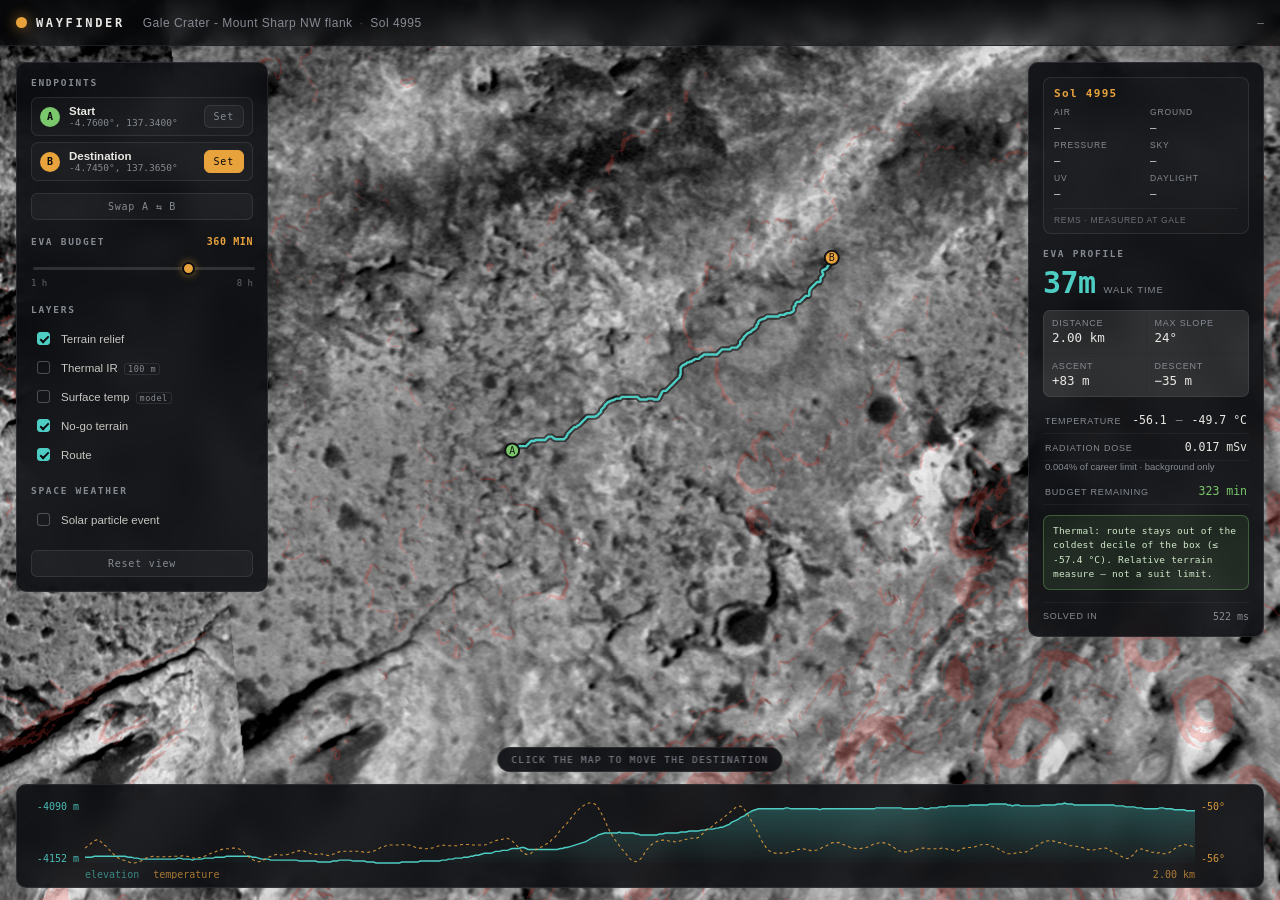
==== web/index.html @ aa125b13 "Add traverse console with A* routing over the cost grid Canvas renderer, draggable endpoints, weight" ====
<!doctype html>
<html lang="en">
<head>
<meta charset="utf-8">
<meta name="viewport" content="width=device-width,initial-scale=1">
<title>Wayfinder — Gale Crater EVA planner</title>
<link rel="stylesheet" href="css/app.css">
</head>
<body>

<canvas id="map"></canvas>

<header class="topbar">
  <div class="brand"><span class="mark"></span>WAYFINDER</div>
  <div class="loc"><span id="site">Gale Crater</span><span class="sep">·</span><span id="sol">Sol 4995</span></div>
  <div class="coords" id="coords">—</div>
</header>

<aside class="panel left">
  <section>
    <h2>Endpoints</h2>
    <div class="ep" data-ep="a">
      <span class="dot a">A</span>
      <div class="ep-txt"><b>Start</b><small id="a-lonlat">—</small></div>
      <button id="set-a" class="mini">Set</button>
    </div>
    <div class="ep" data-ep="b">
      <span class="dot b">B</span>
      <div class="ep-txt"><b>Destination</b><small id="b-lonlat">—</small></div>
      <button id="set-b" class="mini">Set</button>
    </div>
    <button id="swap" class="wide">Swap A &#8646; B</button>
  </section>

  <section>
    <h2>EVA budget <span class="val" id="budget-val">360 min</span></h2>
    <input id="budget" type="range" min="60" max="480" step="15" value="360">
    <div class="scale"><span>1 h</span><span>8 h</span></div>
  </section>

  <section>
    <h2>Layers</h2>
    <label class="chk"><input type="checkbox" id="lyr-terrain" checked><span>Terrain relief</span></label>
    <label class="chk"><input type="checkbox" id="lyr-thermal"><span>Thermal IR <em>100 m</em></span></label>
    <label class="chk"><input type="checkbox" id="lyr-temp"><span>Surface temp <em>model</em></span></label>
    <label class="chk"><input type="checkbox" id="lyr-hazard" checked><span>No-go terrain</span></label>
    <label class="chk"><input type="checkbox" id="lyr-route" checked><span>Route</span></label>
  </section>

  <section>
    <h2>Space weather</h2>
    <label class="chk"><input type="checkbox" id="sep"><span>Solar particle event</span></label>
  </section>

  <button id="fit" class="wide">Reset view</button>
</aside>

<aside class="panel right">

  <div class="sol">
    <div class="sol-head"><b id="sol-num">Sol 4995</b><span id="sol-date"></span></div>
    <div class="sol-grid">
      <div><small>air</small><b id="wx-air">—</b></div>
      <div><small>ground</small><b id="wx-ground">—</b></div>
      <div><small>pressure</small><b id="wx-press">—</b></div>
      <div><small>sky</small><b id="wx-sky">—</b></div>
      <div><small>uv</small><b id="wx-uv">—</b></div>
      <div><small>daylight</small><b id="wx-day">—</b></div>
    </div>
    <div class="sol-src">REMS · measured at Gale</div>
  </div>

  <h2>EVA profile</h2>

  <div class="big"><span id="time">—</span><small>walk time</small></div>

  <div class="grid">
    <div class="cell"><small>distance</small><b id="dist">—</b></div>
    <div class="cell"><small>max slope</small><b id="slope">—</b></div>
    <div class="cell"><small>ascent</small><b id="asc">—</b></div>
    <div class="cell"><small>descent</small><b id="desc">—</b></div>
  </div>

  <div class="row"><small>temperature</small><b><span id="tmin">—</span> <span class="arrow">–</span> <span id="tmax">—</span></b></div>
  <div class="row"><small>radiation dose</small><b id="dose">—</b></div>
  <div class="row sub"><small id="dosepct">—</small></div>
  <div class="row"><small>budget remaining</small><b id="budgetleft">—</b></div>

  <div id="pnr" class="alert" hidden></div>
  <div id="thermaladv" class="alert cold" hidden></div>
  <div id="warn" class="alert bad" hidden></div>

  <div class="foot"><small>solved in</small><b id="solve">—</b></div>
</aside>

<div id="tleg" class="legend" hidden>
  <span class="lbl">surface temp</span>
  <span class="bar"></span>
  <span class="rng" id="tleg-rng">—</span>
</div>

<div id="thleg" class="legend lower" hidden>
  <span class="lbl">themis IR</span>
  <span class="bar ir"></span>
  <span class="rng">cool → warm · 100 m/px</span>
</div>

<div id="hint" class="hint"></div>

<footer class="profile-wrap">
  <canvas id="profile"></canvas>
</footer>

<script type="module" src="js/app.js"></script>
</body>
</html>
---- web/css/app.css ----
:root {
  --bg: #08090b;
  --panel: rgba(11, 13, 17, 0.88);
  --line: rgba(255, 255, 255, 0.09);
  --text: #e9e7e3;
  --dim: #868b93;
  --amber: #e8a33d;
  --cyan: #4ecdc4;
  --green: #7bc86c;
  --red: #e2574c;
  --mono: ui-monospace, "SF Mono", "Cascadia Mono", Menlo, Consolas, monospace;
  --sans: -apple-system, BlinkMacSystemFont, "Segoe UI", Inter, Roboto, sans-serif;
}

* { box-sizing: border-box; }

html, body {
  margin: 0;
  height: 100%;
  overflow: hidden;
  background: var(--bg);
  color: var(--text);
  font-family: var(--sans);
  -webkit-font-smoothing: antialiased;
}

#map {
  position: fixed;
  inset: 0;
  width: 100%;
  height: 100%;
  display: block;
  cursor: crosshair;
  touch-action: none;
}

/* ---------------------------------------------------------------- topbar */

.topbar {
  position: fixed;
  top: 0; left: 0; right: 0;
  height: 46px;
  display: flex;
  align-items: center;
  gap: 18px;
  padding: 0 16px;
  background: linear-gradient(to bottom, rgba(8, 9, 11, 0.94), rgba(8, 9, 11, 0.62));
  border-bottom: 1px solid var(--line);
  backdrop-filter: blur(8px);
  z-index: 20;
}

.brand {
  display: flex;
  align-items: center;
  gap: 9px;
  font-family: var(--mono);
  font-size: 12px;
  letter-spacing: 0.22em;
  font-weight: 600;
}

.mark {
  width: 11px; height: 11px;
  border-radius: 50%;
  background: var(--amber);
  box-shadow: 0 0 14px rgba(232, 163, 61, 0.75);
}

.loc {
  font-size: 12px;
  color: var(--dim);
  letter-spacing: 0.04em;
}
.loc .sep { margin: 0 7px; opacity: 0.5; }

.coords {
  margin-left: auto;
  font-family: var(--mono);
  font-size: 11px;
  color: var(--dim);
  letter-spacing: 0.02em;
  white-space: nowrap;
}

/* ---------------------------------------------------------------- panels */

.panel {
  position: fixed;
  top: 62px;
  width: 252px;
  max-height: calc(100vh - 210px);
  overflow-y: auto;
  padding: 14px;
  background: var(--panel);
  border: 1px solid var(--line);
  border-radius: 10px;
  backdrop-filter: blur(12px);
  z-index: 15;
  scrollbar-width: thin;
}

.panel.left  { left: 16px; }
.panel.right { right: 16px; width: 236px; }

.panel section { margin-bottom: 16px; }
.panel section:last-of-type { margin-bottom: 10px; }

h2 {
  margin: 0 0 9px;
  font-family: var(--mono);
  font-size: 9.5px;
  font-weight: 600;
  letter-spacing: 0.18em;
  text-transform: uppercase;
  color: var(--dim);
  display: flex;
  justify-content: space-between;
  align-items: center;
}

h2 .val {
  font-size: 10px;
  color: var(--amber);
  letter-spacing: 0.06em;
}

/* ---------------------------------------------------------------- endpoints */

.ep {
  display: flex;
  align-items: center;
  gap: 9px;
  padding: 7px 8px;
  margin-bottom: 6px;
  background: rgba(255, 255, 255, 0.025);
  border: 1px solid var(--line);
  border-radius: 7px;
}

.dot {
  width: 20px; height: 20px;
  border-radius: 50%;
  display: grid;
  place-items: center;
  font-family: var(--mono);
  font-size: 10px;
  font-weight: 700;
  color: #08090b;
  flex: none;
}
.dot.a { background: var(--green); }
.dot.b { background: var(--amber); }

.ep-txt { min-width: 0; flex: 1; }
.ep-txt b { display: block; font-size: 11.5px; font-weight: 600; }
.ep-txt small {
  display: block;
  font-family: var(--mono);
  font-size: 9.5px;
  color: var(--dim);
  white-space: nowrap;
  overflow: hidden;
  text-overflow: ellipsis;
}

button {
  font-family: var(--mono);
  font-size: 10px;
  letter-spacing: 0.08em;
  color: var(--dim);
  background: rgba(255, 255, 255, 0.04);
  border: 1px solid var(--line);
  border-radius: 6px;
  padding: 5px 9px;
  cursor: pointer;
  transition: 0.14s;
}
button:hover { color: var(--text); border-color: rgba(255, 255, 255, 0.22); }
button.mini { flex: none; }
button.mini.on {
  color: #08090b;
  background: var(--amber);
  border-color: var(--amber);
}
button.wide { width: 100%; margin-top: 6px; padding: 7px; }

/* ---------------------------------------------------------------- range */

input[type="range"] {
  -webkit-appearance: none;
  appearance: none;
  width: 100%;
  height: 3px;
  background: rgba(255, 255, 255, 0.13);
  border-radius: 2px;
  outline: none;
}
input[type="range"]::-webkit-slider-thumb {
  -webkit-appearance: none;
  width: 13px; height: 13px;
  border-radius: 50%;
  background: var(--amber);
  border: 2px solid #0b0d11;
  box-shadow: 0 0 8px rgba(232, 163, 61, 0.6);
  cursor: pointer;
}
input[type="range"]::-moz-range-thumb {
  width: 11px; height: 11px;
  border-radius: 50%;
  background: var(--amber);
  border: 2px solid #0b0d11;
  cursor: pointer;
}

.scale {
  display: flex;
  justify-content: space-between;
  margin-top: 4px;
  font-family: var(--mono);
  font-size: 9px;
  color: rgba(134, 139, 147, 0.7);
}

/* ---------------------------------------------------------------- layers */

.chk {
  display: flex;
  align-items: center;
  gap: 8px;
  padding: 5px 2px;
  font-size: 11.5px;
  cursor: pointer;
  color: #c8c6c2;
}
.chk input {
  appearance: none;
  width: 13px; height: 13px;
  border: 1px solid rgba(255, 255, 255, 0.25);
  border-radius: 3px;
  background: transparent;
  cursor: pointer;
  flex: none;
  position: relative;
}
.chk input:checked {
  background: var(--cyan);
  border-color: var(--cyan);
}
.chk input:checked::after {
  content: "";
  position: absolute;
  left: 3.5px; top: 0.5px;
  width: 3px; height: 7px;
  border: solid #08090b;
  border-width: 0 2px 2px 0;
  transform: rotate(45deg);
}

/* ---------------------------------------------------------------- results */

.big {
  display: flex;
  align-items: baseline;
  gap: 8px;
  margin: 2px 0 12px;
}
.big span {
  font-family: var(--mono);
  font-size: 30px;
  font-weight: 600;
  letter-spacing: -0.02em;
  line-height: 1;
  color: var(--cyan);
}
.big small {
  font-size: 9.5px;
  letter-spacing: 0.1em;
  text-transform: uppercase;
  color: var(--dim);
}

.grid {
  display: grid;
  grid-template-columns: 1fr 1fr;
  gap: 1px;
  background: var(--line);
  border: 1px solid var(--line);
  border-radius: 7px;
  overflow: hidden;
  margin-bottom: 10px;
}
.cell {
  background: rgba(255, 255, 255, 0.018);
  padding: 7px 8px;
}
.cell small, .row small {
  display: block;
  font-size: 9px;
  letter-spacing: 0.09em;
  text-transform: uppercase;
  color: var(--dim);
}
.cell b {
  font-family: var(--mono);
  font-size: 12.5px;
  font-weight: 500;
  color: var(--text);
}

.row {
  display: flex;
  justify-content: space-between;
  align-items: baseline;
  gap: 8px;
  padding: 6px 2px;
  border-bottom: 1px solid rgba(255, 255, 255, 0.05);
}
.row b {
  font-family: var(--mono);
  font-size: 11.5px;
  font-weight: 500;
  white-space: nowrap;
}
.row.sub {
  padding-top: 0;
  border-bottom: none;
}
.row.sub small { text-transform: none; letter-spacing: 0; font-size: 9.5px; }
.arrow { color: var(--dim); margin: 0 2px; }

.alert {
  margin-top: 10px;
  padding: 8px 9px;
  border-radius: 7px;
  font-family: var(--mono);
  font-size: 9.5px;
  line-height: 1.5;
  letter-spacing: 0.02em;
  color: #ffd8d3;
  background: rgba(226, 87, 76, 0.12);
  border: 1px solid rgba(226, 87, 76, 0.45);
}
.alert.bad { color: #ffc9c2; }

.foot {
  display: flex;
  justify-content: space-between;
  margin-top: 12px;
  padding-top: 8px;
  border-top: 1px solid rgba(255, 255, 255, 0.05);
}
.foot small {
  font-size: 9px;
  letter-spacing: 0.09em;
  text-transform: uppercase;
  color: var(--dim);
}
.foot b { font-family: var(--mono); font-size: 10px; color: var(--dim); font-weight: 400; }

/* ---------------------------------------------------------------- hint + profile */

.hint {
  position: fixed;
  bottom: 128px;
  left: 50%;
  transform: translateX(-50%);
  padding: 6px 13px;
  border-radius: 20px;
  background: rgba(11, 13, 17, 0.9);
  border: 1px solid var(--line);
  font-family: var(--mono);
  font-size: 9.5px;
  letter-spacing: 0.13em;
  text-transform: uppercase;
  color: var(--dim);
  pointer-events: none;
  z-index: 14;
  backdrop-filter: blur(6px);
}

.profile-wrap {
  position: fixed;
  left: 16px; right: 16px; bottom: 12px;
  height: 104px;
  padding: 8px 10px;
  background: var(--panel);
  border: 1px solid var(--line);
  border-radius: 10px;
  backdrop-filter: blur(12px);
  z-index: 15;
}

#profile { width: 100%; height: 100%; display: block; }

/* ---------------------------------------------------------------- legend */

.legend {
  position: fixed;
  left: 16px;
  bottom: 128px;
  display: flex;
  align-items: center;
  gap: 9px;
  padding: 7px 11px;
  background: rgba(11, 13, 17, 0.9);
  border: 1px solid var(--line);
  border-radius: 8px;
  backdrop-filter: blur(8px);
  z-index: 14;
}
.legend .lbl {
  font-family: var(--mono);
  font-size: 9px;
  letter-spacing: 0.13em;
  text-transform: uppercase;
  color: var(--dim);
}
.legend .bar {
  width: 96px;
  height: 7px;
  border-radius: 4px;
  background: linear-gradient(to right, #263e7a, #3a769e, #7aa894, #d0c27a, #d08656, #a6423a);
}
.legend .rng {
  font-family: var(--mono);
  font-size: 9.5px;
  color: #c8c6c2;
  white-space: nowrap;
}

/* author display rules must not defeat the hidden attribute */
[hidden] { display: none !important; }

/* ---------------------------------------------------------------- sol card */

.sol {
  margin-bottom: 14px;
  padding: 9px 10px 8px;
  background: rgba(255, 255, 255, 0.025);
  border: 1px solid var(--line);
  border-radius: 8px;
}
.sol-head {
  display: flex;
  justify-content: space-between;
  align-items: baseline;
  margin-bottom: 7px;
}
.sol-head b {
  font-family: var(--mono);
  font-size: 11px;
  letter-spacing: 0.12em;
  color: var(--amber);
}
.sol-head span {
  font-family: var(--mono);
  font-size: 9px;
  color: var(--dim);
}
.sol-grid {
  display: grid;
  grid-template-columns: 1fr 1fr;
  gap: 5px 8px;
}
.sol-grid small {
  display: block;
  font-size: 8.5px;
  letter-spacing: 0.1em;
  text-transform: uppercase;
  color: var(--dim);
}
.sol-grid b {
  font-family: var(--mono);
  font-size: 10.5px;
  font-weight: 500;
}
.sol-src {
  margin-top: 7px;
  padding-top: 6px;
  border-top: 1px solid rgba(255, 255, 255, 0.05);
  font-size: 8.5px;
  letter-spacing: 0.08em;
  text-transform: uppercase;
  color: rgba(134, 139, 147, 0.75);
}

.chk em {
  font-style: normal;
  font-family: var(--mono);
  font-size: 8.5px;
  letter-spacing: 0.06em;
  color: var(--dim);
  border: 1px solid var(--line);
  border-radius: 3px;
  padding: 0 3px;
  margin-left: 3px;
}

.alert.cold {
  color: #ffe0b4;
  background: rgba(232, 163, 61, 0.1);
  border-color: rgba(232, 163, 61, 0.42);
}

.legend.lower { bottom: 168px; }
.legend .bar.ir {
  background: linear-gradient(to right, #1a1e2e, #3a3e60, #785c60, #bc8454, #ecbe78, #fcf4e2);
}

.alert.clear {
  color: #cfe8c8;
  background: rgba(123, 200, 108, 0.1);
  border-color: rgba(123, 200, 108, 0.34);
}
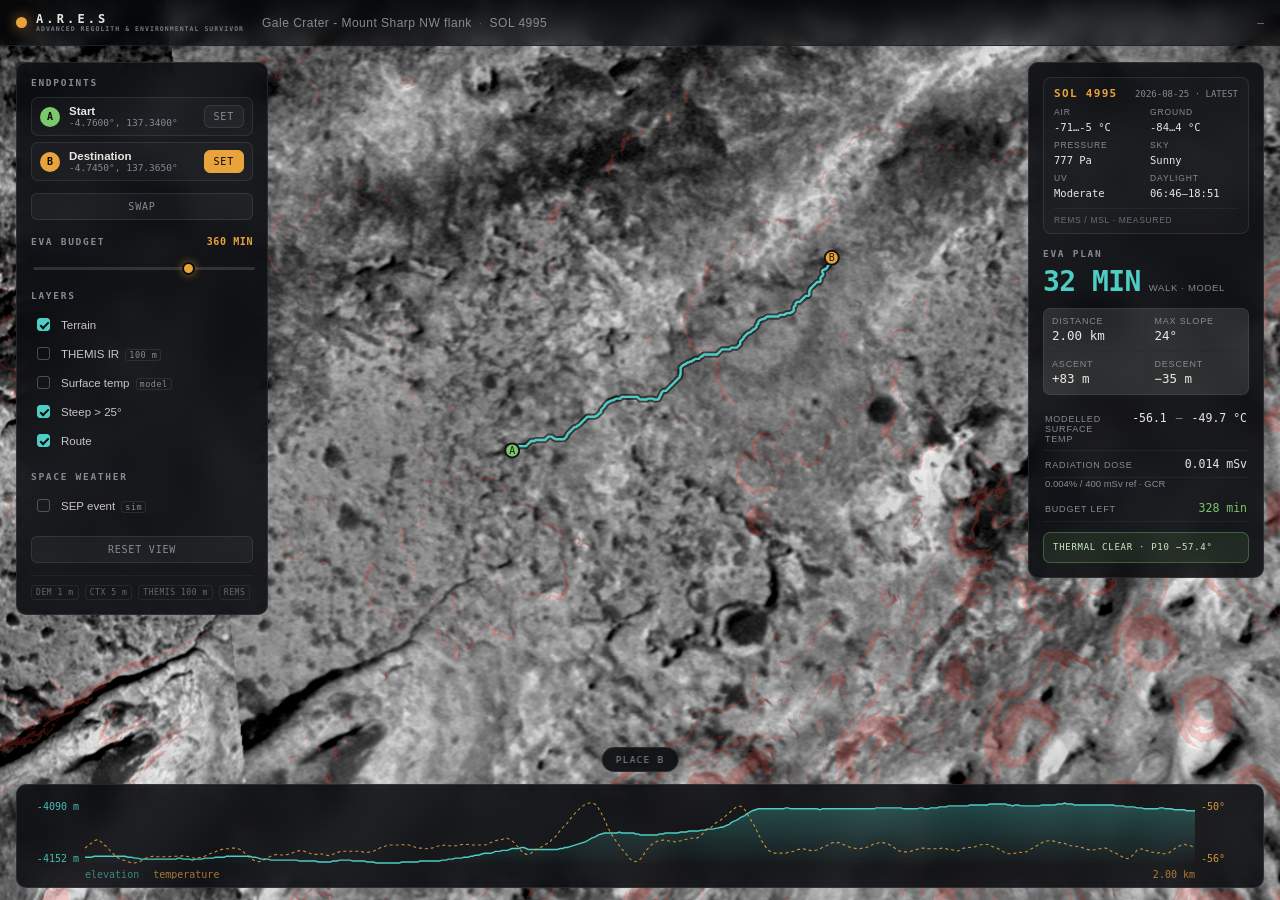
==== commit f6c9b740: "Rename to A.R.E.S, correct metric labelling, record provenance Rename and console register. Every de" ====
--- a/web/index.html
+++ b/web/index.html
@@ -3,7 +3,8 @@
 <head>
 <meta charset="utf-8">
 <meta name="viewport" content="width=device-width,initial-scale=1">
-<title>Wayfinder — Gale Crater EVA planner</title>
+<title>A.R.E.S — Gale Crater traverse planning</title>
+<meta name="description" content="A.R.E.S — Advanced Regolith &amp; Environmental Survivor. EVA traverse planning for the first astronauts on Mars.">
 <link rel="stylesheet" href="css/app.css">
 </head>
 <body>
@@ -11,8 +12,14 @@
 <canvas id="map"></canvas>
 
 <header class="topbar">
-  <div class="brand"><span class="mark"></span>WAYFINDER</div>
-  <div class="loc"><span id="site">Gale Crater</span><span class="sep">·</span><span id="sol">Sol 4995</span></div>
+  <div class="brand">
+    <span class="mark"></span>
+    <span class="brand-text">
+      <b>A.R.E.S</b>
+      <em>ADVANCED REGOLITH &amp; ENVIRONMENTAL SURVIVOR</em>
+    </span>
+  </div>
+  <div class="loc"><span id="site">Gale Crater</span><span class="sep">·</span><span id="sol">SOL 4995</span></div>
   <div class="coords" id="coords">—</div>
 </header>
 
@@ -22,43 +29,46 @@
     <div class="ep" data-ep="a">
       <span class="dot a">A</span>
       <div class="ep-txt"><b>Start</b><small id="a-lonlat">—</small></div>
-      <button id="set-a" class="mini">Set</button>
+      <button id="set-a" class="mini">SET</button>
     </div>
     <div class="ep" data-ep="b">
       <span class="dot b">B</span>
       <div class="ep-txt"><b>Destination</b><small id="b-lonlat">—</small></div>
-      <button id="set-b" class="mini">Set</button>
+      <button id="set-b" class="mini">SET</button>
     </div>
-    <button id="swap" class="wide">Swap A &#8646; B</button>
+    <button id="swap" class="wide">SWAP</button>
   </section>
 
   <section>
     <h2>EVA budget <span class="val" id="budget-val">360 min</span></h2>
     <input id="budget" type="range" min="60" max="480" step="15" value="360">
-    <div class="scale"><span>1 h</span><span>8 h</span></div>
   </section>
 
   <section>
     <h2>Layers</h2>
-    <label class="chk"><input type="checkbox" id="lyr-terrain" checked><span>Terrain relief</span></label>
-    <label class="chk"><input type="checkbox" id="lyr-thermal"><span>Thermal IR <em>100 m</em></span></label>
+    <label class="chk"><input type="checkbox" id="lyr-terrain" checked><span>Terrain</span></label>
+    <label class="chk"><input type="checkbox" id="lyr-thermal"><span>THEMIS IR <em>100 m</em></span></label>
     <label class="chk"><input type="checkbox" id="lyr-temp"><span>Surface temp <em>model</em></span></label>
-    <label class="chk"><input type="checkbox" id="lyr-hazard" checked><span>No-go terrain</span></label>
+    <label class="chk"><input type="checkbox" id="lyr-hazard" checked><span>Steep &gt; 25°</span></label>
     <label class="chk"><input type="checkbox" id="lyr-route" checked><span>Route</span></label>
   </section>
 
   <section>
     <h2>Space weather</h2>
-    <label class="chk"><input type="checkbox" id="sep"><span>Solar particle event</span></label>
+    <label class="chk"><input type="checkbox" id="sep"><span>SEP event <em>sim</em></span></label>
   </section>
 
-  <button id="fit" class="wide">Reset view</button>
+  <button id="fit" class="wide">RESET VIEW</button>
+
+  <div class="sources">
+    <span>DEM 1 m</span><span>CTX 5 m</span><span>THEMIS 100 m</span><span>REMS</span>
+  </div>
 </aside>
 
 <aside class="panel right">
 
   <div class="sol">
-    <div class="sol-head"><b id="sol-num">Sol 4995</b><span id="sol-date"></span></div>
+    <div class="sol-head"><b id="sol-num">SOL 4995</b><span id="sol-date"></span></div>
     <div class="sol-grid">
       <div><small>air</small><b id="wx-air">—</b></div>
       <div><small>ground</small><b id="wx-ground">—</b></div>
@@ -67,12 +77,12 @@
       <div><small>uv</small><b id="wx-uv">—</b></div>
       <div><small>daylight</small><b id="wx-day">—</b></div>
     </div>
-    <div class="sol-src">REMS · measured at Gale</div>
+    <div class="sol-src">REMS / MSL · MEASURED</div>
   </div>
 
-  <h2>EVA profile</h2>
+  <h2>EVA plan</h2>
 
-  <div class="big"><span id="time">—</span><small>walk time</small></div>
+  <div class="big"><span id="time">—</span><small>walk · model</small></div>
 
   <div class="grid">
     <div class="cell"><small>distance</small><b id="dist">—</b></div>
@@ -81,31 +91,29 @@
     <div class="cell"><small>descent</small><b id="desc">—</b></div>
   </div>
 
-  <div class="row"><small>temperature</small><b><span id="tmin">—</span> <span class="arrow">–</span> <span id="tmax">—</span></b></div>
+  <div class="row"><small>modelled surface temp</small><b><span id="tmin">—</span> <span class="arrow">–</span> <span id="tmax">—</span></b></div>
   <div class="row"><small>radiation dose</small><b id="dose">—</b></div>
   <div class="row sub"><small id="dosepct">—</small></div>
-  <div class="row"><small>budget remaining</small><b id="budgetleft">—</b></div>
+  <div class="row"><small>budget left</small><b id="budgetleft">—</b></div>
 
   <div id="pnr" class="alert" hidden></div>
   <div id="thermaladv" class="alert cold" hidden></div>
   <div id="warn" class="alert bad" hidden></div>
-
-  <div class="foot"><small>solved in</small><b id="solve">—</b></div>
 </aside>
 
 <div id="tleg" class="legend" hidden>
-  <span class="lbl">surface temp</span>
+  <span class="lbl">modelled surface temp</span>
   <span class="bar"></span>
   <span class="rng" id="tleg-rng">—</span>
 </div>
 
 <div id="thleg" class="legend lower" hidden>
-  <span class="lbl">themis IR</span>
+  <span class="lbl">THEMIS IR</span>
   <span class="bar ir"></span>
-  <span class="rng">cool → warm · 100 m/px</span>
+  <span class="rng">100 m · relative</span>
 </div>
 
-<div id="hint" class="hint"></div>
+<div id="hint" class="hint">PLACE B</div>
 
 <footer class="profile-wrap">
   <canvas id="profile"></canvas>
--- a/web/css/app.css
+++ b/web/css/app.css
@@ -513,3 +513,55 @@
   background: rgba(123, 200, 108, 0.1);
   border-color: rgba(123, 200, 108, 0.34);
 }
+
+/* ---------------------------------------------------------------- A.R.E.S */
+
+.brand-text { display: flex; flex-direction: column; gap: 1px; }
+.brand-text b {
+  font-family: var(--mono);
+  font-size: 12px;
+  letter-spacing: 0.26em;
+  font-weight: 600;
+  line-height: 1;
+}
+.brand-text em {
+  font-style: normal;
+  font-family: var(--mono);
+  font-size: 6.5px;
+  letter-spacing: 0.16em;
+  color: rgba(134, 139, 147, 0.85);
+  line-height: 1;
+  white-space: nowrap;
+}
+
+.sources {
+  display: flex;
+  flex-wrap: wrap;
+  gap: 4px 6px;
+  margin-top: 12px;
+  padding-top: 9px;
+  border-top: 1px solid rgba(255, 255, 255, 0.05);
+}
+.sources span {
+  font-family: var(--mono);
+  font-size: 8px;
+  letter-spacing: 0.07em;
+  color: rgba(134, 139, 147, 0.7);
+  border: 1px solid rgba(255, 255, 255, 0.07);
+  border-radius: 3px;
+  padding: 2px 4px;
+  white-space: nowrap;
+}
+
+/* tighter, console-style alerts */
+.alert {
+  font-size: 9px;
+  letter-spacing: 0.08em;
+  text-transform: uppercase;
+  line-height: 1.45;
+}
+
+/* keep the headline readout on one line */
+.big { flex-wrap: nowrap; }
+.big span { font-size: 28px; white-space: nowrap; }
+.big small { white-space: nowrap; letter-spacing: 0.07em; }
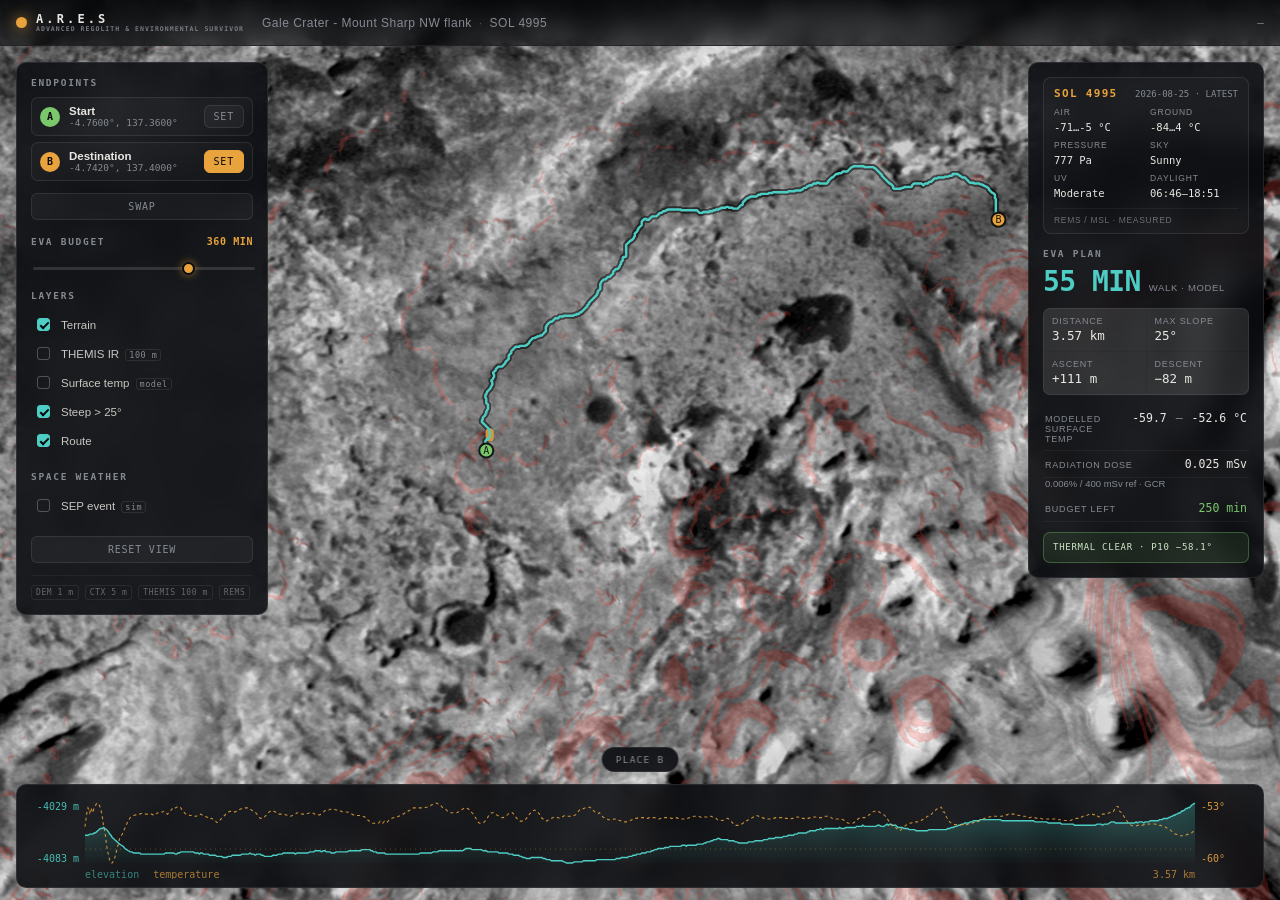
==== commit 1ca67e5b: "Fix the budget readout and add a solar event shelter advisory Budget left paid for the outbound leg " ====
--- a/web/index.html
+++ b/web/index.html
@@ -4,7 +4,7 @@
 <meta charset="utf-8">
 <meta name="viewport" content="width=device-width,initial-scale=1">
 <title>A.R.E.S — Gale Crater traverse planning</title>
-<meta name="description" content="A.R.E.S — Advanced Regolith &amp; Environmental Survivor. EVA traverse planning for the first astronauts on Mars.">
+<meta name="description" content="A.R.E.S — Advanced Regolith &amp; Environmental Survivor. EVA traverse planning for human surface exploration on Mars.">
 <link rel="stylesheet" href="css/app.css">
 </head>
 <body>
@@ -22,6 +22,11 @@
   <div class="loc"><span id="site">Gale Crater</span><span class="sep">·</span><span id="sol">SOL 4995</span></div>
   <div class="coords" id="coords">—</div>
 </header>
+
+<div id="masterwarn" class="masterwarn" hidden>
+  <span class="mw-dot"></span>
+  <span id="masterwarn-text">SEP EVENT &middot; SEEK SHELTER</span>
+</div>
 
 <aside class="panel left">
   <section>
--- a/web/css/app.css
+++ b/web/css/app.css
@@ -565,3 +565,40 @@
 .big { flex-wrap: nowrap; }
 .big span { font-size: 28px; white-space: nowrap; }
 .big small { white-space: nowrap; letter-spacing: 0.07em; }
+
+/* ---------------------------------------------------------------- master caution */
+
+.masterwarn {
+  position: fixed;
+  top: 46px;
+  left: 0;
+  right: 0;
+  height: 30px;
+  display: flex;
+  align-items: center;
+  justify-content: center;
+  gap: 9px;
+  background: rgba(226, 87, 76, 0.16);
+  border-bottom: 1px solid rgba(226, 87, 76, 0.55);
+  backdrop-filter: blur(8px);
+  z-index: 19;
+  font-family: var(--mono);
+  font-size: 10px;
+  font-weight: 600;
+  letter-spacing: 0.18em;
+  text-transform: uppercase;
+  color: #ffb3aa;
+  white-space: nowrap;
+}
+
+.mw-dot {
+  width: 7px;
+  height: 7px;
+  border-radius: 50%;
+  background: var(--red);
+  box-shadow: 0 0 10px rgba(226, 87, 76, 0.9);
+  flex: none;
+}
+
+/* push the panels clear of the strip while it is showing */
+body.sep-on .panel { top: 92px; max-height: calc(100vh - 240px); }
